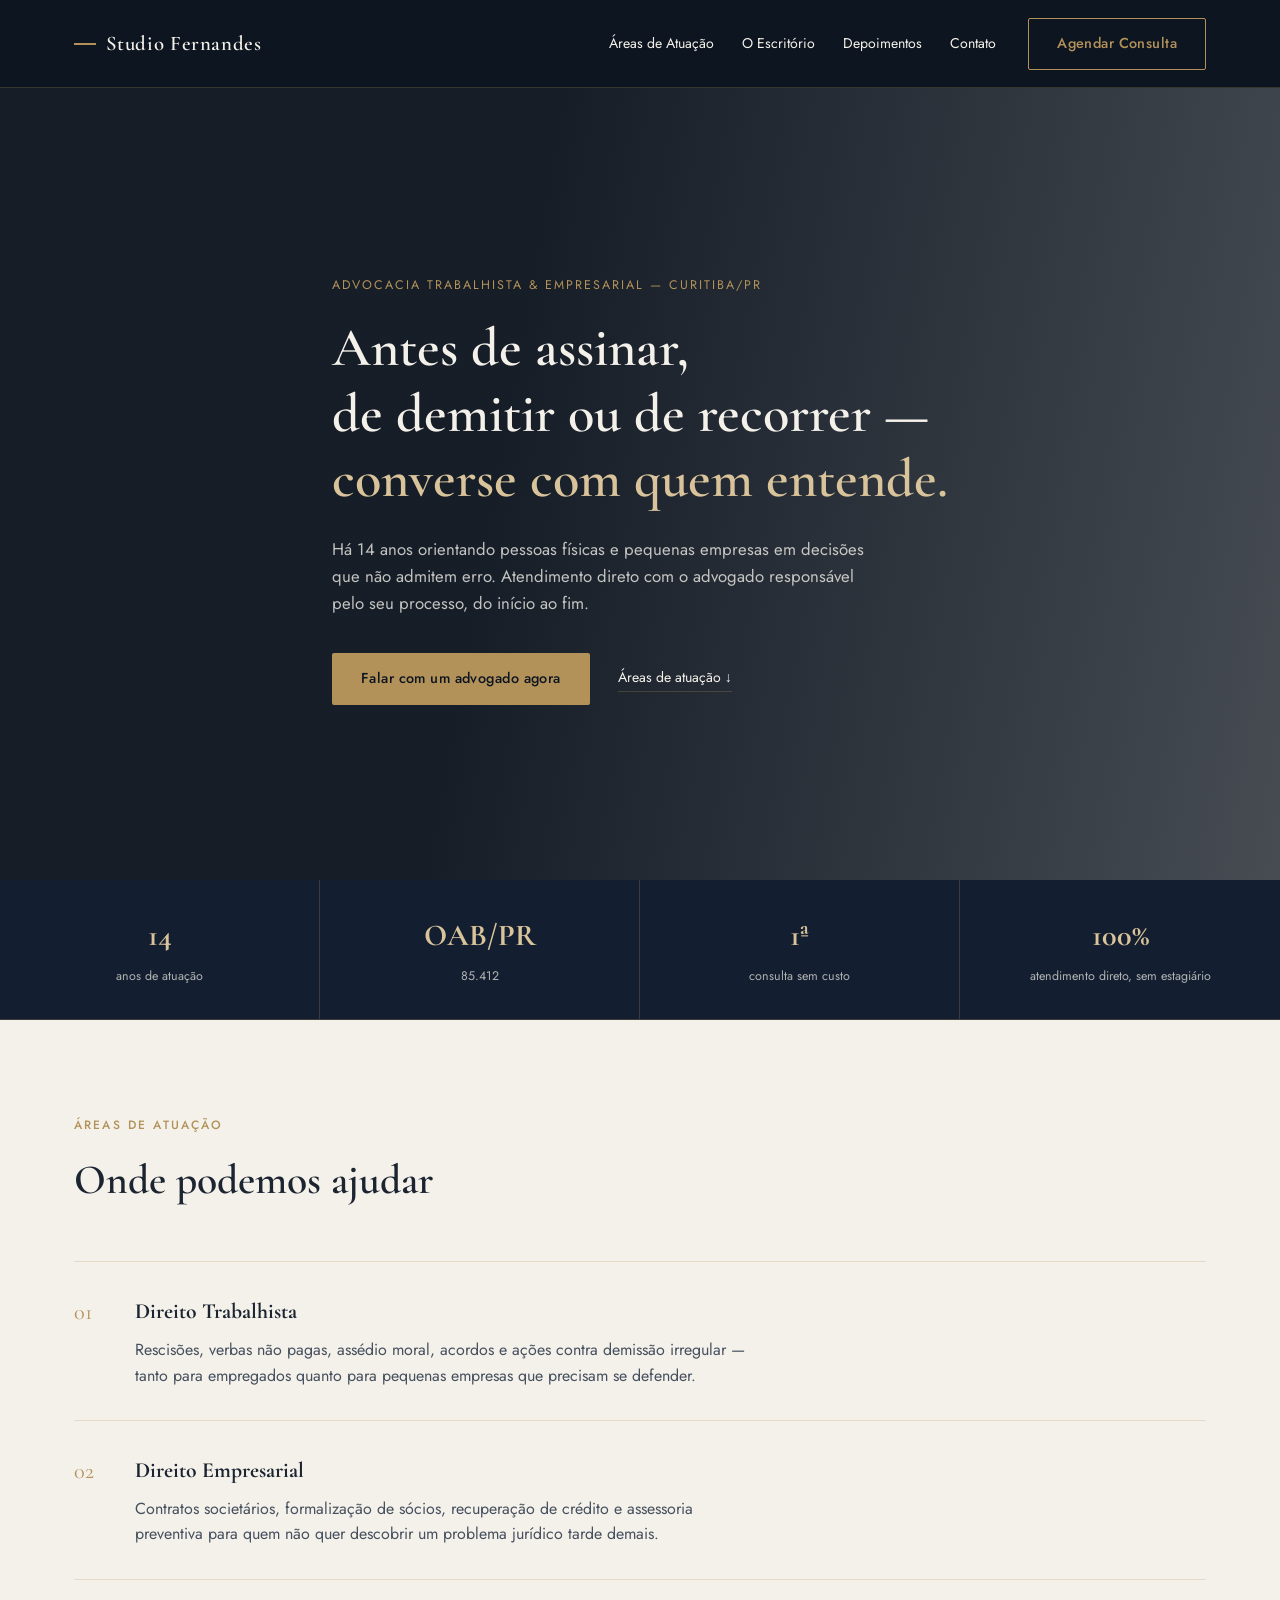
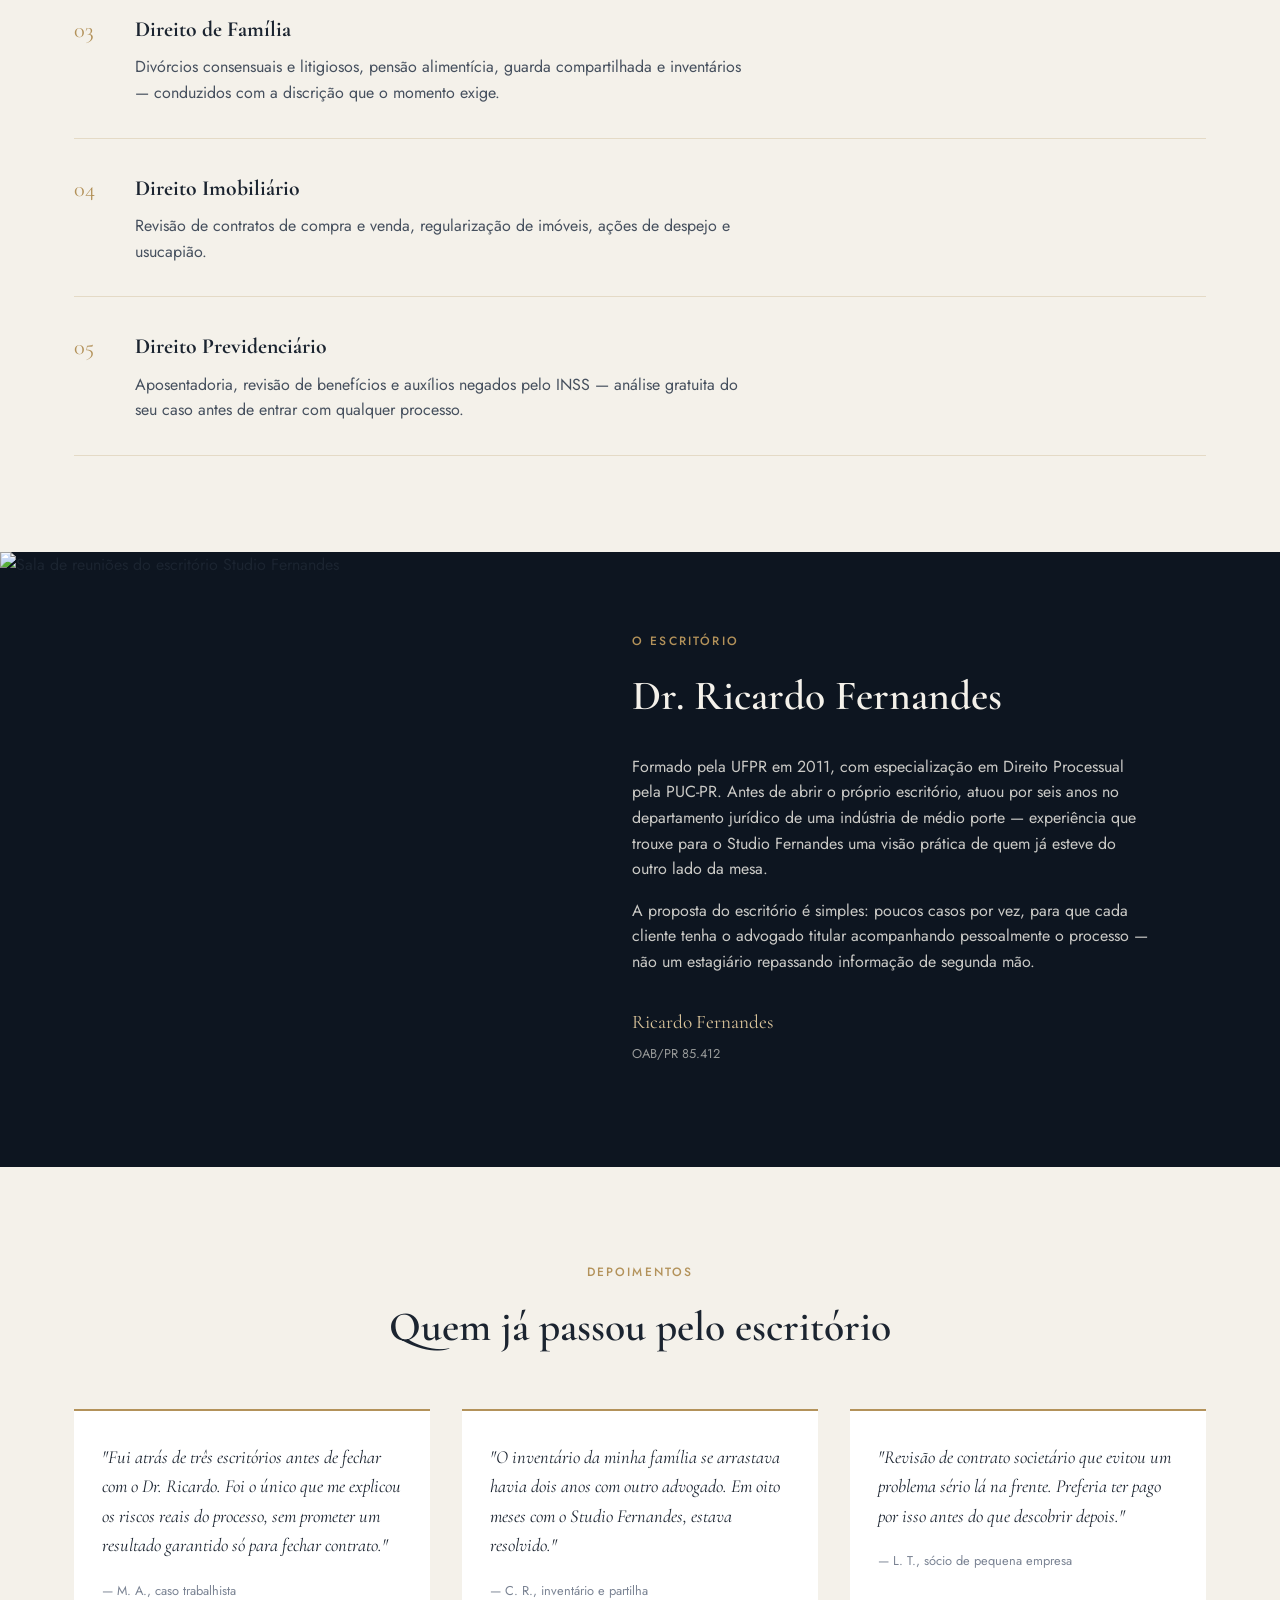
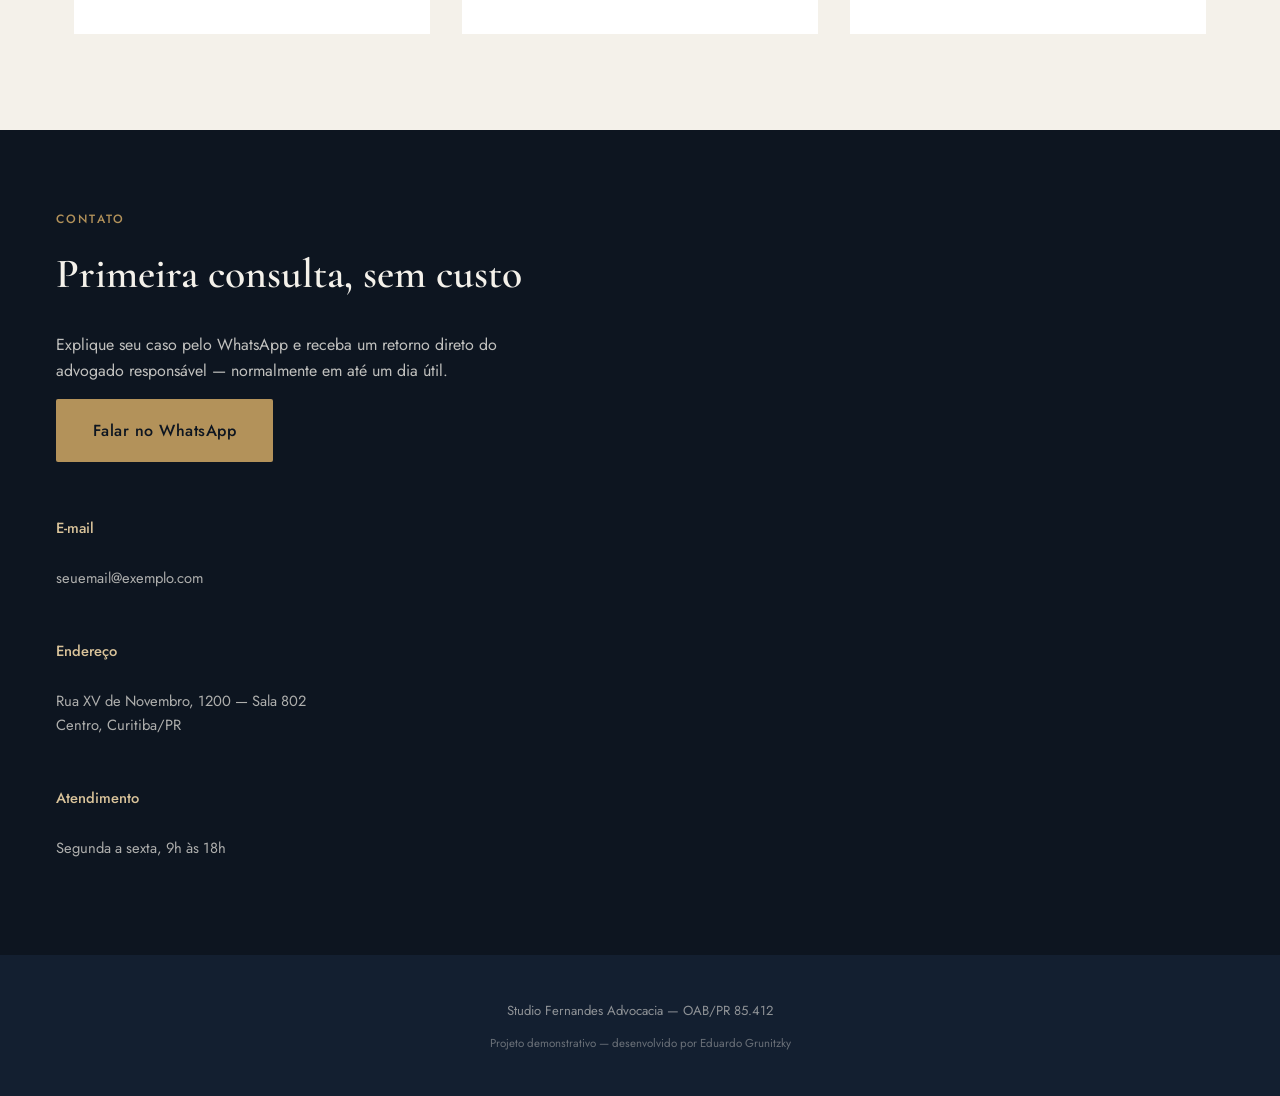
==== sites/studio-fernandes-advocacia/index.html @ 2803d412 "first commit" ====
<!DOCTYPE html>
<html lang="pt-BR">
<head>
<meta charset="UTF-8" />
<meta name="viewport" content="width=device-width, initial-scale=1" />
<title>Studio Fernandes Advocacia — Advocacia Trabalhista e Empresarial</title>
<meta name="description" content="Escritório de advocacia trabalhista, empresarial e de família em Curitiba. Atendimento direto com o advogado responsável pelo seu caso." />

<link rel="preconnect" href="https://fonts.googleapis.com" />
<link rel="preconnect" href="https://fonts.gstatic.com" crossorigin />
<link href="https://fonts.googleapis.com/css2?family=Cormorant+Garamond:wght@400;500;600;700&family=Jost:wght@300;400;500;600&display=swap" rel="stylesheet" />

<link rel="stylesheet" href="styles.css" />
</head>
<body>

<header class="header" id="topo">
  <div class="header__inner">
    <a href="#topo" class="header__brasao">
      <span class="header__brasao-linha"></span>
      Studio Fernandes
    </a>
    <nav class="header__nav" id="nav">
      <a href="#atuacao">Áreas de Atuação</a>
      <a href="#escritorio">O Escritório</a>
      <a href="#depoimentos">Depoimentos</a>
      <a href="#contato">Contato</a>
    </nav>
    <a href="#" class="btn btn--outline" data-whatsapp-link>Agendar Consulta</a>
    <button class="header__burger" id="burger" aria-label="Abrir menu" aria-expanded="false">
      <span></span><span></span><span></span>
    </button>
  </div>
</header>

<main>

  <section class="hero">
    <div class="hero__overlay"></div>
    <div class="hero__inner">
      <p class="hero__eyebrow">Advocacia Trabalhista &amp; Empresarial — Curitiba/PR</p>
      <h1 class="hero__titulo">Antes de assinar,<br />de demitir ou de recorrer —<br /><em>converse com quem entende.</em></h1>
      <p class="hero__sub">
        Há 14 anos orientando pessoas físicas e pequenas empresas em decisões
        que não admitem erro. Atendimento direto com o advogado responsável
        pelo seu processo, do início ao fim.
      </p>
      <div class="hero__cta">
        <a href="#" class="btn btn--accent" data-whatsapp-link>Falar com um advogado agora</a>
        <a href="#atuacao" class="hero__scroll">Áreas de atuação ↓</a>
      </div>
    </div>
  </section>

  <section class="numeros">
    <div class="numeros__item">
      <strong>14</strong>
      <span>anos de atuação</span>
    </div>
    <div class="numeros__item">
      <strong>OAB/PR</strong>
      <span>85.412</span>
    </div>
    <div class="numeros__item">
      <strong>1ª</strong>
      <span>consulta sem custo</span>
    </div>
    <div class="numeros__item">
      <strong>100%</strong>
      <span>atendimento direto, sem estagiário</span>
    </div>
  </section>

  <section class="atuacao" id="atuacao">
    <div class="atuacao__cabecalho">
      <p class="secao__eyebrow">Áreas de Atuação</p>
      <h2 class="secao__titulo">Onde podemos ajudar</h2>
    </div>
    <ol class="atuacao__lista">
      <li class="atuacao__item">
        <span class="atuacao__num">01</span>
        <div>
          <h3>Direito Trabalhista</h3>
          <p>Rescisões, verbas não pagas, assédio moral, acordos e ações
             contra demissão irregular — tanto para empregados quanto
             para pequenas empresas que precisam se defender.</p>
        </div>
      </li>
      <li class="atuacao__item">
        <span class="atuacao__num">02</span>
        <div>
          <h3>Direito Empresarial</h3>
          <p>Contratos societários, formalização de sócios, recuperação
             de crédito e assessoria preventiva para quem não quer
             descobrir um problema jurídico tarde demais.</p>
        </div>
      </li>
      <li class="atuacao__item">
        <span class="atuacao__num">03</span>
        <div>
          <h3>Direito de Família</h3>
          <p>Divórcios consensuais e litigiosos, pensão alimentícia,
             guarda compartilhada e inventários — conduzidos com a
             discrição que o momento exige.</p>
        </div>
      </li>
      <li class="atuacao__item">
        <span class="atuacao__num">04</span>
        <div>
          <h3>Direito Imobiliário</h3>
          <p>Revisão de contratos de compra e venda, regularização
             de imóveis, ações de despejo e usucapião.</p>
        </div>
      </li>
      <li class="atuacao__item">
        <span class="atuacao__num">05</span>
        <div>
          <h3>Direito Previdenciário</h3>
          <p>Aposentadoria, revisão de benefícios e auxílios negados
             pelo INSS — análise gratuita do seu caso antes de entrar
             com qualquer processo.</p>
        </div>
      </li>
    </ol>
  </section>

  <section class="escritorio" id="escritorio">
    <div class="escritorio__foto">
      <img src="https://images.unsplash.com/photo-1521791136064-7986c2920216?auto=format&fit=crop&w=900&q=80" alt="Sala de reuniões do escritório Studio Fernandes" loading="lazy" />
    </div>
    <div class="escritorio__texto">
      <p class="secao__eyebrow">O Escritório</p>
      <h2 class="secao__titulo secao__titulo--claro">Dr. Ricardo Fernandes</h2>
      <p>
        Formado pela UFPR em 2011, com especialização em Direito Processual
        pela PUC-PR. Antes de abrir o próprio escritório, atuou por seis anos
        no departamento jurídico de uma indústria de médio porte — experiência
        que trouxe para o Studio Fernandes uma visão prática de quem já esteve
        do outro lado da mesa.
      </p>
      <p>
        A proposta do escritório é simples: poucos casos por vez, para que
        cada cliente tenha o advogado titular acompanhando pessoalmente
        o processo — não um estagiário repassando informação de segunda mão.
      </p>
      <p class="escritorio__assinatura">Ricardo Fernandes<br /><span>OAB/PR 85.412</span></p>
    </div>
  </section>

  <section class="depoimentos" id="depoimentos">
    <p class="secao__eyebrow secao__eyebrow--centro">Depoimentos</p>
    <h2 class="secao__titulo secao__titulo--centro">Quem já passou pelo escritório</h2>
    <div class="depoimentos__grid">
      <blockquote class="depoimento">
        <p>"Fui atrás de três escritórios antes de fechar com o Dr. Ricardo.
           Foi o único que me explicou os riscos reais do processo, sem
           prometer um resultado garantido só para fechar contrato."</p>
        <cite>— M. A., caso trabalhista</cite>
      </blockquote>
      <blockquote class="depoimento">
        <p>"O inventário da minha família se arrastava havia dois anos com
           outro advogado. Em oito meses com o Studio Fernandes, estava
           resolvido."</p>
        <cite>— C. R., inventário e partilha</cite>
      </blockquote>
      <blockquote class="depoimento">
        <p>"Revisão de contrato societário que evitou um problema sério
           lá na frente. Preferia ter pago por isso antes do que descobrir
           depois."</p>
        <cite>— L. T., sócio de pequena empresa</cite>
      </blockquote>
    </div>
  </section>

  <section class="contato" id="contato">
    <div class="contato__coluna">
      <p class="secao__eyebrow">Contato</p>
      <h2 class="secao__titulo secao__titulo--claro">Primeira consulta, sem custo</h2>
      <p class="contato__texto">
        Explique seu caso pelo WhatsApp e receba um retorno direto do
        advogado responsável — normalmente em até um dia útil.
      </p>
      <a href="#" class="btn btn--accent btn--grande" data-whatsapp-link>Falar no WhatsApp</a>
      <div class="contato__dados">
        <p><strong>E-mail</strong><br /><a href="#" data-email-link></a></p>
        <p><strong>Endereço</strong><br />Rua XV de Novembro, 1200 — Sala 802<br />Centro, Curitiba/PR</p>
        <p><strong>Atendimento</strong><br />Segunda a sexta, 9h às 18h</p>
      </div>
    </div>
    <div class="contato__mapa">
      <iframe
        title="Localização do escritório"
        src="https://www.google.com/maps?q=Rua+XV+de+Novembro,+Curitiba,+PR&output=embed"
        loading="lazy"
        referrerpolicy="no-referrer-when-downgrade">
      </iframe>
    </div>
  </section>

</main>

<footer class="footer">
  <p>Studio Fernandes Advocacia — OAB/PR 85.412</p>
  <p class="footer__aviso">Projeto demonstrativo — desenvolvido por Eduardo Grunitzky</p>
</footer>

<script src="script.js"></script>
</body>
</html>
---- sites/studio-fernandes-advocacia/styles.css ----
:root {
  --navy: #0d1520;
  --navy-2: #131f30;
  --gold: #b3925a;
  --gold-light: #d9c39a;
  --cream: #f4f1ea;
  --ink: #1b2430;
  --linha: rgba(179, 146, 90, 0.25);
  --serif: 'Cormorant Garamond', serif;
  --sans: 'Jost', sans-serif;
}

* { box-sizing: border-box; }
html { scroll-behavior: smooth; }
body {
  margin: 0;
  font-family: var(--sans);
  background: var(--cream);
  color: var(--ink);
  line-height: 1.6;
}
img { max-width: 100%; display: block; }
a { color: inherit; text-decoration: none; }

.secao__eyebrow {
  font-family: var(--sans);
  text-transform: uppercase;
  letter-spacing: 0.18em;
  font-size: 0.75rem;
  color: var(--gold);
  font-weight: 500;
  margin: 0 0 0.75rem;
}
.secao__eyebrow--centro { text-align: center; }
.secao__titulo {
  font-family: var(--serif);
  font-weight: 600;
  font-size: clamp(1.8rem, 4vw, 2.6rem);
  margin: 0 0 1.5rem;
  color: var(--ink);
}
.secao__titulo--claro { color: var(--cream); }
.secao__titulo--centro { text-align: center; }

.btn {
  display: inline-block;
  padding: 0.85rem 1.75rem;
  font-family: var(--sans);
  font-size: 0.9rem;
  font-weight: 500;
  letter-spacing: 0.03em;
  border-radius: 2px;
  cursor: pointer;
  border: 1px solid transparent;
}
.btn--accent { background: var(--gold); color: var(--navy); }
.btn--accent:hover { background: var(--gold-light); }
.btn--outline { border-color: var(--gold); color: var(--gold); }
.btn--outline:hover { background: rgba(179,146,90,0.1); }
.btn--grande { padding: 1.1rem 2.25rem; font-size: 1rem; }

/* HEADER */
.header {
  position: sticky;
  top: 0;
  z-index: 50;
  background: var(--navy);
  border-bottom: 1px solid var(--linha);
}
.header__inner {
  max-width: 1180px;
  margin: 0 auto;
  padding: 1.1rem 1.5rem;
  display: flex;
  align-items: center;
  gap: 2rem;
}
.header__brasao {
  font-family: var(--serif);
  color: var(--cream);
  font-size: 1.3rem;
  font-weight: 600;
  letter-spacing: 0.03em;
  display: flex;
  align-items: center;
  gap: 0.6rem;
}
.header__brasao-linha {
  width: 22px;
  height: 2px;
  background: var(--gold);
}
.header__nav {
  display: flex;
  gap: 1.75rem;
  margin-left: auto;
  font-size: 0.88rem;
  color: var(--cream);
}
.header__nav a:hover { color: var(--gold); }
.header__burger {
  display: none;
  flex-direction: column;
  gap: 5px;
  background: none;
  border: none;
  cursor: pointer;
  padding: 0.4rem;
}
.header__burger span { width: 22px; height: 2px; background: var(--cream); }

/* HERO */
.hero {
  position: relative;
  min-height: 88vh;
  display: flex;
  align-items: center;
  background: url('https://images.unsplash.com/photo-1589829085413-56de8ae18c73?auto=format&fit=crop&w=1600&q=75') center/cover;
}
.hero__overlay {
  position: absolute;
  inset: 0;
  background: linear-gradient(100deg, rgba(13,21,32,0.96) 40%, rgba(13,21,32,0.75) 100%);
}
.hero__inner {
  position: relative;
  max-width: 1180px;
  margin: 0 auto;
  padding: 4rem 1.5rem;
  max-width: 720px;
}
.hero__eyebrow {
  color: var(--gold);
  text-transform: uppercase;
  letter-spacing: 0.16em;
  font-size: 0.78rem;
  margin-bottom: 1.25rem;
}
.hero__titulo {
  font-family: var(--serif);
  color: var(--cream);
  font-size: clamp(2.1rem, 5.5vw, 3.4rem);
  font-weight: 600;
  line-height: 1.2;
  margin: 0 0 1.5rem;
}
.hero__titulo em { color: var(--gold-light); font-style: normal; }
.hero__sub {
  color: rgba(244,241,234,0.78);
  font-size: 1.05rem;
  max-width: 540px;
  margin: 0 0 2.25rem;
}
.hero__cta { display: flex; align-items: center; gap: 1.75rem; flex-wrap: wrap; }
.hero__scroll { color: var(--cream); font-size: 0.88rem; border-bottom: 1px solid var(--linha); padding-bottom: 2px; }

/* NUMEROS */
.numeros {
  background: var(--navy-2);
  display: grid;
  grid-template-columns: repeat(4, 1fr);
  border-bottom: 1px solid var(--linha);
}
.numeros__item {
  padding: 2rem 1rem;
  text-align: center;
  border-right: 1px solid var(--linha);
}
.numeros__item:last-child { border-right: none; }
.numeros__item strong {
  display: block;
  font-family: var(--serif);
  font-size: 1.9rem;
  color: var(--gold-light);
}
.numeros__item span {
  display: block;
  font-size: 0.78rem;
  color: rgba(244,241,234,0.7);
  margin-top: 0.35rem;
}

/* ATUACAO */
.atuacao { max-width: 1180px; margin: 0 auto; padding: 6rem 1.5rem; }
.atuacao__cabecalho { max-width: 560px; margin-bottom: 3rem; }
.atuacao__lista { list-style: none; margin: 0; padding: 0; }
.atuacao__item {
  display: flex;
  gap: 1.75rem;
  padding: 2rem 0;
  border-top: 1px solid var(--linha);
}
.atuacao__item:last-child { border-bottom: 1px solid var(--linha); }
.atuacao__num {
  font-family: var(--serif);
  font-size: 1.4rem;
  color: var(--gold);
  min-width: 3ch;
}
.atuacao__item h3 { font-family: var(--serif); font-size: 1.35rem; margin: 0 0 0.5rem; }
.atuacao__item p { margin: 0; max-width: 620px; color: #46505e; }

/* ESCRITORIO */
.escritorio {
  background: var(--navy);
  display: grid;
  grid-template-columns: 0.9fr 1.1fr;
  align-items: stretch;
}
.escritorio__foto img { height: 100%; object-fit: cover; }
.escritorio__texto {
  padding: 5rem 3.5rem;
  color: rgba(244,241,234,0.82);
  align-self: center;
}
.escritorio__texto p { max-width: 520px; }
.escritorio__assinatura {
  font-family: var(--serif);
  font-size: 1.2rem;
  color: var(--gold-light);
  margin-top: 2rem;
}
.escritorio__assinatura span { font-family: var(--sans); font-size: 0.8rem; color: rgba(244,241,234,0.6); }

/* DEPOIMENTOS */
.depoimentos { max-width: 1180px; margin: 0 auto; padding: 6rem 1.5rem; }
.depoimentos__grid {
  display: grid;
  grid-template-columns: repeat(3, 1fr);
  gap: 2rem;
  margin-top: 3rem;
}
.depoimento {
  margin: 0;
  padding: 2rem 1.75rem;
  border-top: 2px solid var(--gold);
  background: #fff;
}
.depoimento p { font-family: var(--serif); font-size: 1.15rem; font-style: italic; margin: 0 0 1rem; }
.depoimento cite { font-size: 0.8rem; color: #7a8393; font-style: normal; }

/* CONTATO */
.contato {
  background: var(--navy);
  display: grid;
  grid-template-columns: 1fr 1fr;
}
.contato__coluna { padding: 5rem 3.5rem; }
.contato__texto { color: rgba(244,241,234,0.78); max-width: 460px; }
.contato__dados {
  margin-top: 2.5rem;
  display: grid;
  gap: 1.25rem;
  font-size: 0.92rem;
  color: rgba(244,241,234,0.7);
}
.contato__dados strong { color: var(--gold-light); font-weight: 500; display: block; margin-bottom: 0.2rem; }
.contato__mapa iframe { width: 100%; height: 100%; min-height: 420px; border: 0; filter: grayscale(0.3) contrast(1.05); }

/* FOOTER */
.footer {
  background: var(--navy-2);
  color: rgba(244,241,234,0.55);
  text-align: center;
  padding: 2rem 1.5rem;
  font-size: 0.82rem;
}
.footer__aviso { margin-top: 0.4rem; font-size: 0.72rem; opacity: 0.7; }

/* RESPONSIVE */
@media (max-width: 900px) {
  .header__nav {
    display: none;
    position: absolute;
    top: 100%;
    left: 0;
    right: 0;
    background: var(--navy);
    flex-direction: column;
    gap: 0;
    border-top: 1px solid var(--linha);
  }
  .header__nav a { padding: 1rem 1.5rem; border-bottom: 1px solid var(--linha); }
  .header__nav--aberto { display: flex; }
  .header__burger { display: flex; }
  .numeros { grid-template-columns: repeat(2, 1fr); }
  .numeros__item:nth-child(2) { border-right: none; }
  .escritorio, .contato { grid-template-columns: 1fr; }
  .escritorio__foto img { height: 280px; }
  .escritorio__texto, .contato__coluna { padding: 3rem 1.5rem; }
  .depoimentos__grid { grid-template-columns: 1fr; }
  .contato__mapa iframe { min-height: 300px; }
}
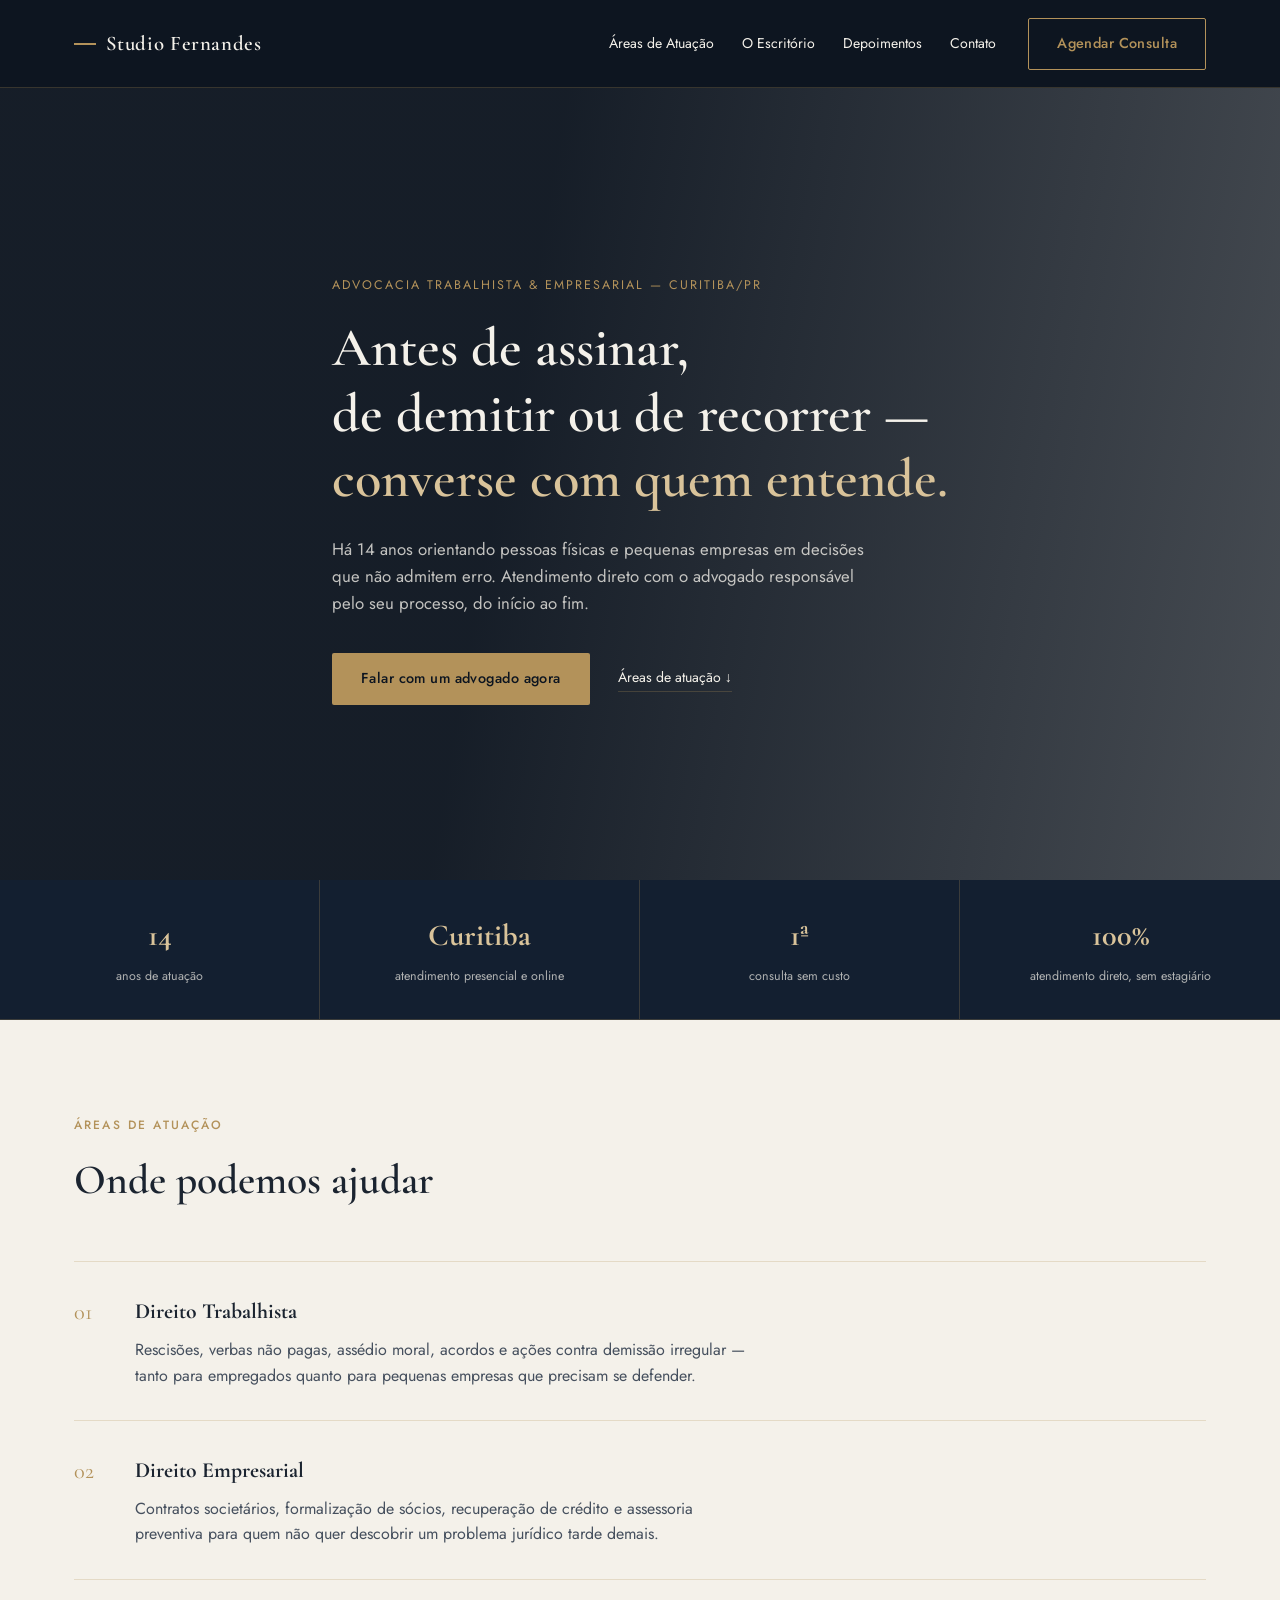
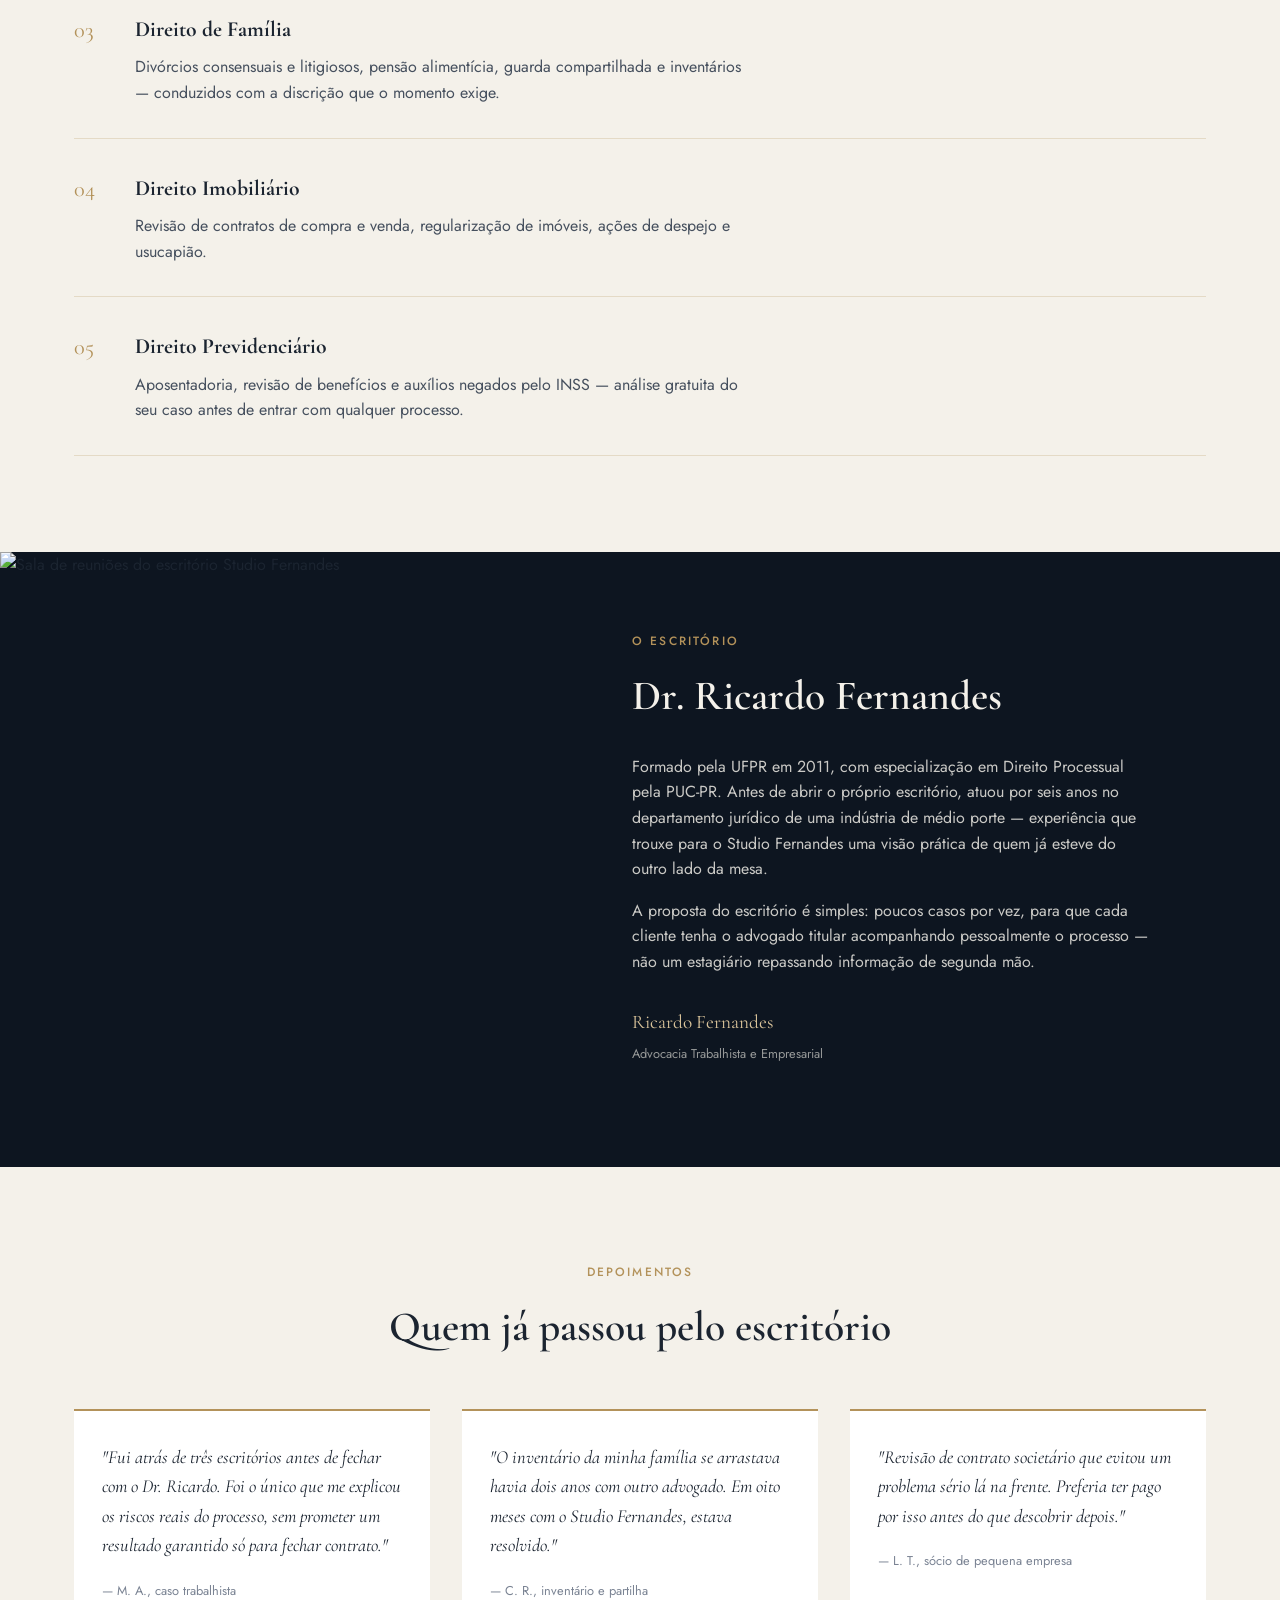
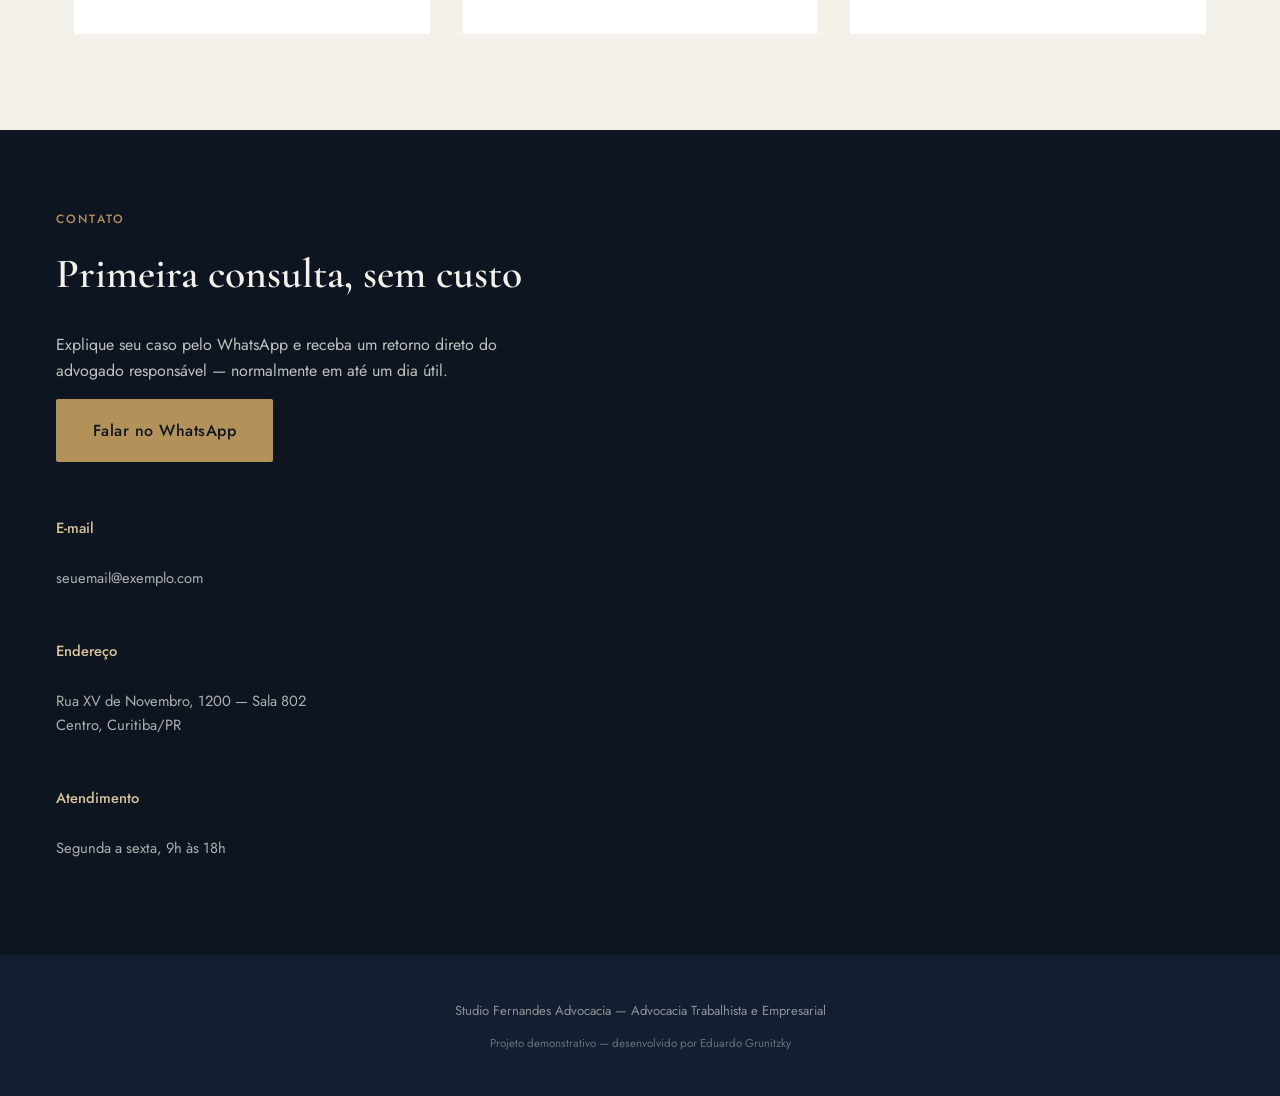
==== commit 3d0b5898: "Corrige copy do portfolio e remove OAB ficticio dos demos - Secao "Projetos": a copy afirmava que ca" ====
--- a/sites/studio-fernandes-advocacia/index.html
+++ b/sites/studio-fernandes-advocacia/index.html
@@ -58,8 +58,8 @@
       <span>anos de atuação</span>
     </div>
     <div class="numeros__item">
-      <strong>OAB/PR</strong>
-      <span>85.412</span>
+      <strong>Curitiba</strong>
+      <span>atendimento presencial e online</span>
     </div>
     <div class="numeros__item">
       <strong>1ª</strong>
@@ -143,7 +143,7 @@
         cada cliente tenha o advogado titular acompanhando pessoalmente
         o processo — não um estagiário repassando informação de segunda mão.
       </p>
-      <p class="escritorio__assinatura">Ricardo Fernandes<br /><span>OAB/PR 85.412</span></p>
+      <p class="escritorio__assinatura">Ricardo Fernandes<br /><span>Advocacia Trabalhista e Empresarial</span></p>
     </div>
   </section>
 
@@ -200,7 +200,7 @@
 </main>
 
 <footer class="footer">
-  <p>Studio Fernandes Advocacia — OAB/PR 85.412</p>
+  <p>Studio Fernandes Advocacia — Advocacia Trabalhista e Empresarial</p>
   <p class="footer__aviso">Projeto demonstrativo — desenvolvido por Eduardo Grunitzky</p>
 </footer>
 
